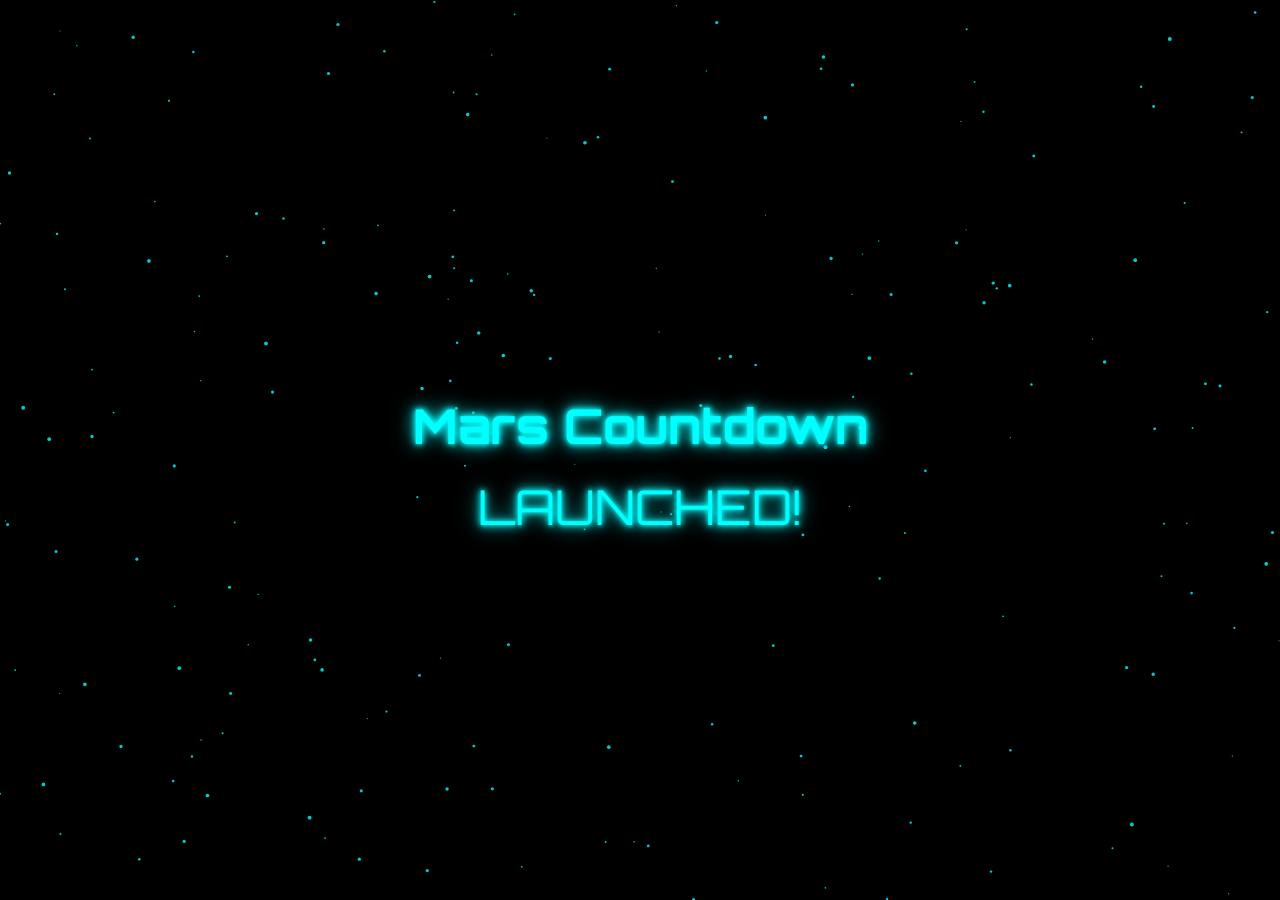
==== index.html @ 0e7c0771 "Update index.html" ====
<!DOCTYPE html>
<html lang="en">
<head>
  <meta charset="UTF-8">
  <title>Mars Countdown</title>
  <meta name="viewport" content="width=device-width, initial-scale=1.0">
  
  <!-- Importing Orbitron font from Google Fonts -->
  <link href="https://fonts.googleapis.com/css2?family=Orbitron:wght@400;700&display=swap" rel="stylesheet"> 
  
  <style>
    /* Reset default margins and paddings */
    *, *::before, *::after {
      box-sizing: border-box;
    }

    html, body {
      margin: 0;
      padding: 0;
      overflow: hidden; /* Prevent scrollbars if the starfield extends beyond window */
      width: 100%;
      height: 100%;
      font-family: 'Orbitron', sans-serif; /* A futuristic Google Font */
      background: #000; /* Black background for space */
      position: relative;
      z-index: 1; /* Ensure content is above the starfield */
    }

    body {
      display: flex;
      justify-content: center;
      align-items: center;
      height: 100vh;
      flex-direction: column;
      color: #0ff; /* Sci-fi glow color */
    }

    /* The starfield canvas */
    #starfield {
      position: fixed;
      top: 0;
      left: 0;
      width: 100%;
      height: 100%;
      z-index: -1; /* Make sure it's behind the countdown content */
    }

    h1 {
      font-size: 3rem;
      margin-bottom: 20px;
      text-shadow: 0 0 5px #0ff, 0 0 10px #0ff, 0 0 20px #0ff;
      text-align: center;
    }

    #countdown {
      font-size: 3rem;
      text-align: center;
      text-shadow: 0 0 5px #0ff, 0 0 10px #0ff, 0 0 20px #0ff;
    }
  </style>
</head>
<body>
  <!-- Starfield Canvas -->
  <canvas id="starfield"></canvas>

  <!-- Main Content -->
  <h1>Mars Countdown</h1>
  <div id="countdown">Loading...</div>

  <!-- Starfield JavaScript -->
  <script>
    // Reference to the canvas
    const canvas = document.getElementById("starfield");
    const ctx = canvas.getContext("2d");

    // Set canvas size
    let width = canvas.width = window.innerWidth;
    let height = canvas.height = window.innerHeight;

    // Handle window resize
    window.addEventListener("resize", () => {
      width = canvas.width = window.innerWidth;
      height = canvas.height = window.innerHeight;
      stars = [];
      createStars();
    });

    // Star properties
    let stars = [];
    const maxStars = 200; // Number of stars

    // Create star objects
    function createStars() {
      for (let i = 0; i < maxStars; i++) {
        stars.push({
          x: Math.random() * width,
          y: Math.random() * height,
          radius: Math.random() * 1.5 + 0.5,
          alpha: Math.random(),
          dx: (Math.random() - 0.5) * 0.3,
          dy: (Math.random() - 0.5) * 0.3
        });
      }
    }

    createStars();

    // Draw stars
    function drawStars() {
      ctx.clearRect(0, 0, width, height);
      ctx.fillStyle = "#0ff";
      ctx.globalAlpha = 0.8;

      for (let star of stars) {
        ctx.beginPath();
        ctx.arc(star.x, star.y, star.radius, 0, Math.PI * 2);
        ctx.fill();
      }
    }

    // Update star positions
    function updateStars() {
      for (let star of stars) {
        star.x += star.dx;
        star.y += star.dy;

        // Wrap around the screen
        if (star.x < 0) star.x = width;
        if (star.x > width) star.x = 0;
        if (star.y < 0) star.y = height;
        if (star.y > height) star.y = 0;
      }
    }

    // Animation loop
    function animate() {
      drawStars();
      updateStars();
      requestAnimationFrame(animate);
    }

    animate();
  </script>

  <!-- Countdown JavaScript -->
  <script>
    const launchDate = new Date('2026-12-01T10:00:00Z');
    const countdownEl = document.getElementById('countdown');

    function updateCountdown() {
      const now = new Date().getTime();
      const distance = launchDate - now;

      // Time calculations
      const days = Math.floor(distance / (1000 * 60 * 60 * 24));
      const hours = Math.floor((distance % (1000 * 60 * 60 * 24)) / (1000 * 60 * 60));
      const minutes = Math.floor((distance % (1000 * 60 * 60)) / (1000 * 60));
      const seconds = Math.floor((distance % (1000 * 60)) / 1000);

      // Display
      countdownEl.textContent = `
        ${days}d ${hours}h ${minutes}m ${seconds}s
      `;

      // If the count down is over, display something else
      if (distance < 0) {
        countdownEl.textContent = "LAUNCHED!";
      }
    }

    // Update every second
    setInterval(updateCountdown, 1000);
    updateCountdown();
  </script>
</body>
</html>
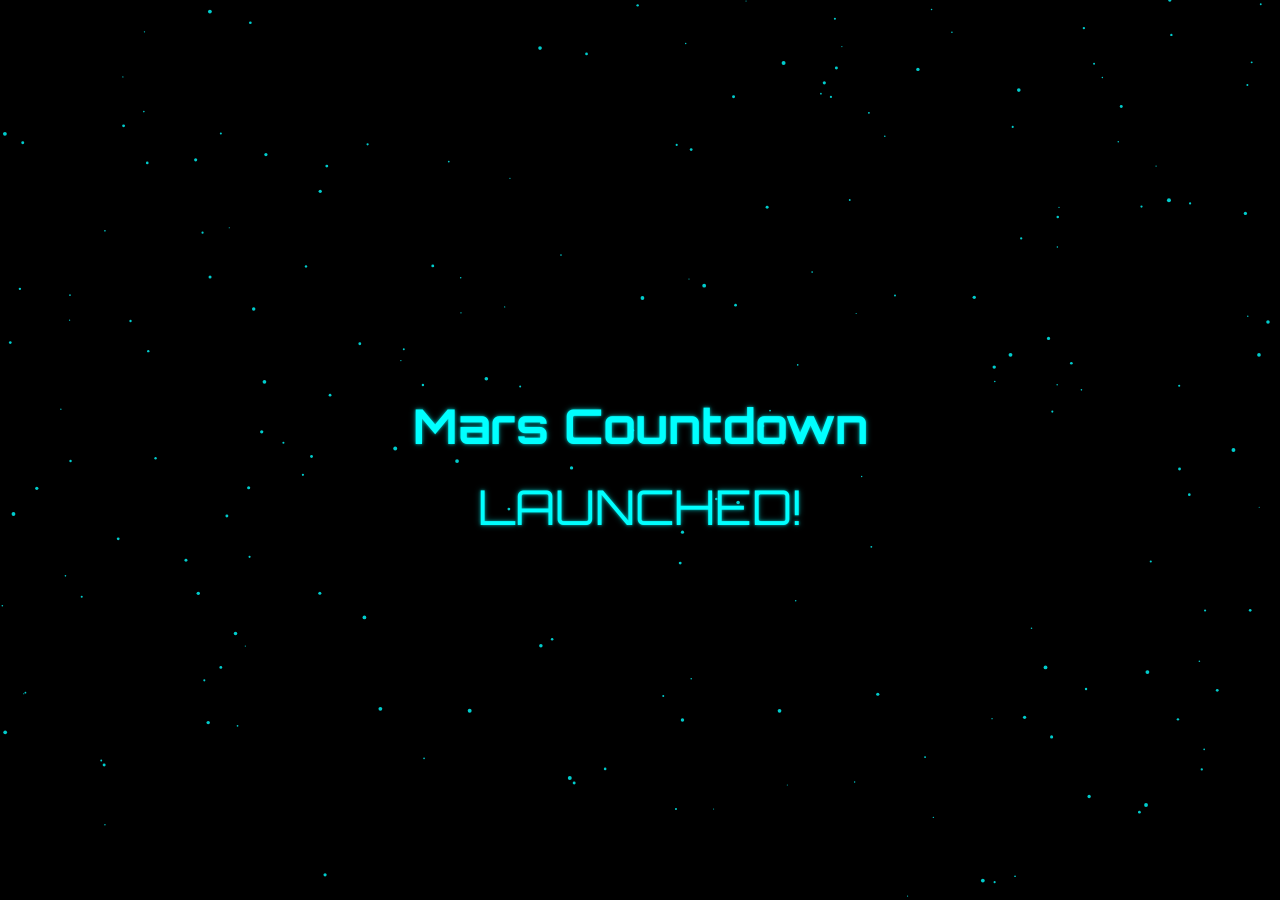
==== commit 8795ac11: "Update index.html" ====
--- a/index.html
+++ b/index.html
@@ -17,11 +17,11 @@
     html, body {
       margin: 0;
       padding: 0;
-      overflow: hidden; /* Prevent scrollbars if the starfield extends beyond window */
+      overflow: hidden; /* Prevent scrollbars */
       width: 100%;
       height: 100%;
       font-family: 'Orbitron', sans-serif; /* A futuristic Google Font */
-      background: #000; /* Black background for space */
+      background: #000; /* Fallback background */
       position: relative;
       z-index: 1; /* Ensure content is above the starfield */
     }
@@ -48,14 +48,14 @@
     h1 {
       font-size: 3rem;
       margin-bottom: 20px;
-      text-shadow: 0 0 5px #0ff, 0 0 10px #0ff, 0 0 20px #0ff;
+      text-shadow: 0 0 3px rgba(0, 255, 255, 0.6), 0 0 6px rgba(0, 255, 255, 0.4); /* Reduced glow */
       text-align: center;
     }
 
     #countdown {
       font-size: 3rem;
       text-align: center;
-      text-shadow: 0 0 5px #0ff, 0 0 10px #0ff, 0 0 20px #0ff;
+      text-shadow: 0 0 3px rgba(0, 255, 255, 0.6), 0 0 6px rgba(0, 255, 255, 0.4); /* Reduced glow */
     }
   </style>
 </head>
@@ -151,21 +151,17 @@
       const now = new Date().getTime();
       const distance = launchDate - now;
 
-      // Time calculations
+      if (distance < 0) {
+        countdownEl.textContent = "LAUNCHED!";
+        return;
+      }
+
       const days = Math.floor(distance / (1000 * 60 * 60 * 24));
       const hours = Math.floor((distance % (1000 * 60 * 60 * 24)) / (1000 * 60 * 60));
       const minutes = Math.floor((distance % (1000 * 60 * 60)) / (1000 * 60));
       const seconds = Math.floor((distance % (1000 * 60)) / 1000);
 
-      // Display
-      countdownEl.textContent = `
-        ${days}d ${hours}h ${minutes}m ${seconds}s
-      `;
-
-      // If the count down is over, display something else
-      if (distance < 0) {
-        countdownEl.textContent = "LAUNCHED!";
-      }
+      countdownEl.textContent = `${days}d ${hours}h ${minutes}m ${seconds}s`;
     }
 
     // Update every second
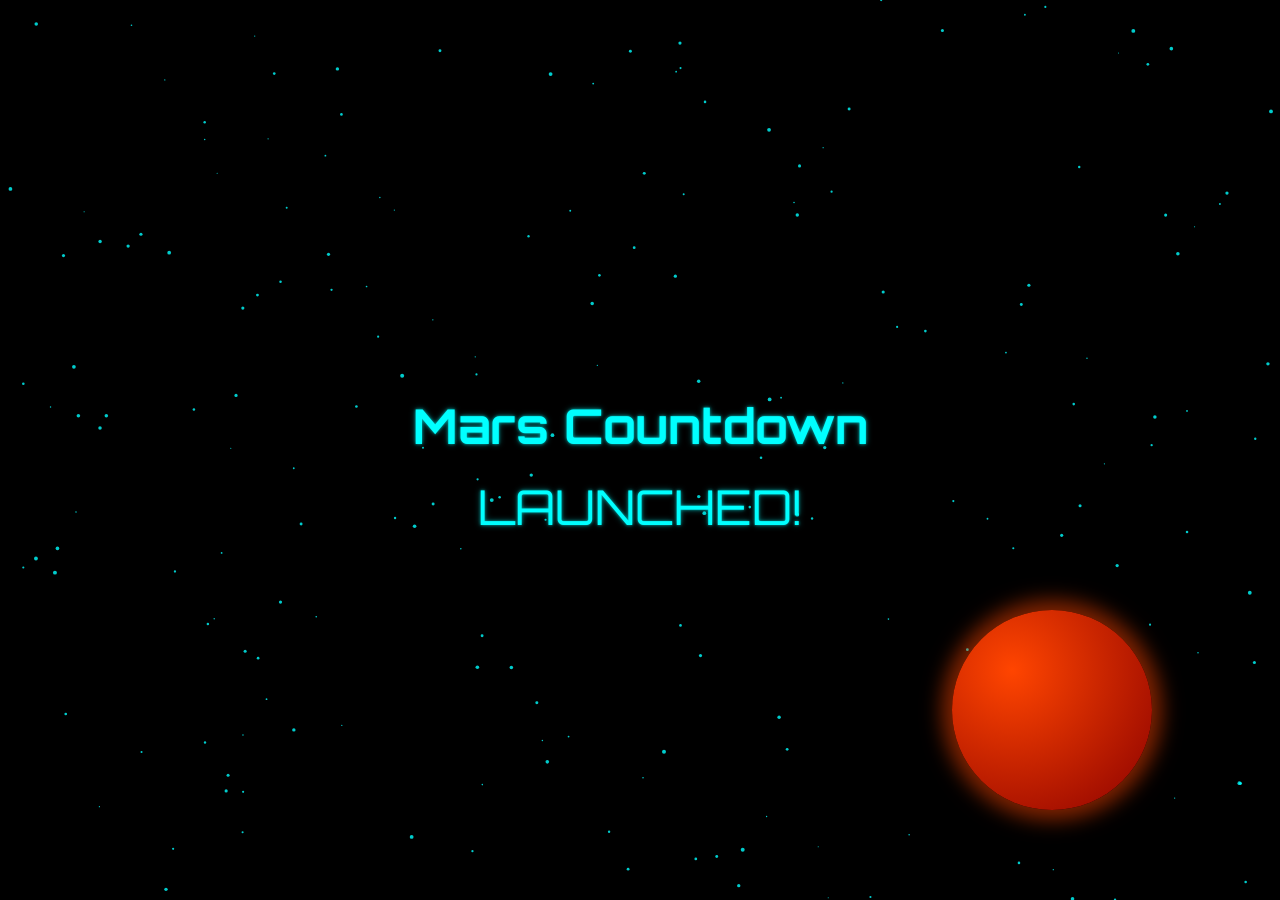
==== commit 43ffc0ce: "Update index.html" ====
--- a/index.html
+++ b/index.html
@@ -42,7 +42,31 @@
       left: 0;
       width: 100%;
       height: 100%;
-      z-index: -1; /* Make sure it's behind the countdown content */
+      z-index: -2; /* Behind both Mars and content */
+    }
+
+    /* Glowing Mars-like planet */
+    .mars {
+      position: fixed;
+      bottom: 10%;
+      right: 10%;
+      width: 200px;
+      height: 200px;
+      background: radial-gradient(circle at 30% 30%, #ff4500, #8b0000);
+      border-radius: 50%;
+      box-shadow: 0 0 20px 10px rgba(255, 69, 0, 0.5);
+      z-index: -1; /* Behind content but above the starfield */
+      animation: rotateMars 20s linear infinite;
+    }
+
+    /* Optional: Mars rotation animation */
+    @keyframes rotateMars {
+      from {
+        transform: rotate(0deg);
+      }
+      to {
+        transform: rotate(360deg);
+      }
     }
 
     h1 {
@@ -57,11 +81,49 @@
       text-align: center;
       text-shadow: 0 0 3px rgba(0, 255, 255, 0.6), 0 0 6px rgba(0, 255, 255, 0.4); /* Reduced glow */
     }
+
+    /* Responsive adjustments */
+    @media (max-width: 768px) {
+      .mars {
+        width: 150px;
+        height: 150px;
+        bottom: 5%;
+        right: 5%;
+      }
+
+      h1 {
+        font-size: 2.5rem;
+      }
+
+      #countdown {
+        font-size: 2.5rem;
+      }
+    }
+
+    @media (max-width: 480px) {
+      .mars {
+        width: 100px;
+        height: 100px;
+        bottom: 5%;
+        right: 5%;
+      }
+
+      h1 {
+        font-size: 2rem;
+      }
+
+      #countdown {
+        font-size: 2rem;
+      }
+    }
   </style>
 </head>
 <body>
   <!-- Starfield Canvas -->
   <canvas id="starfield"></canvas>
+
+  <!-- Glowing Mars-like Planet -->
+  <div class="mars"></div>
 
   <!-- Main Content -->
   <h1>Mars Countdown</h1>
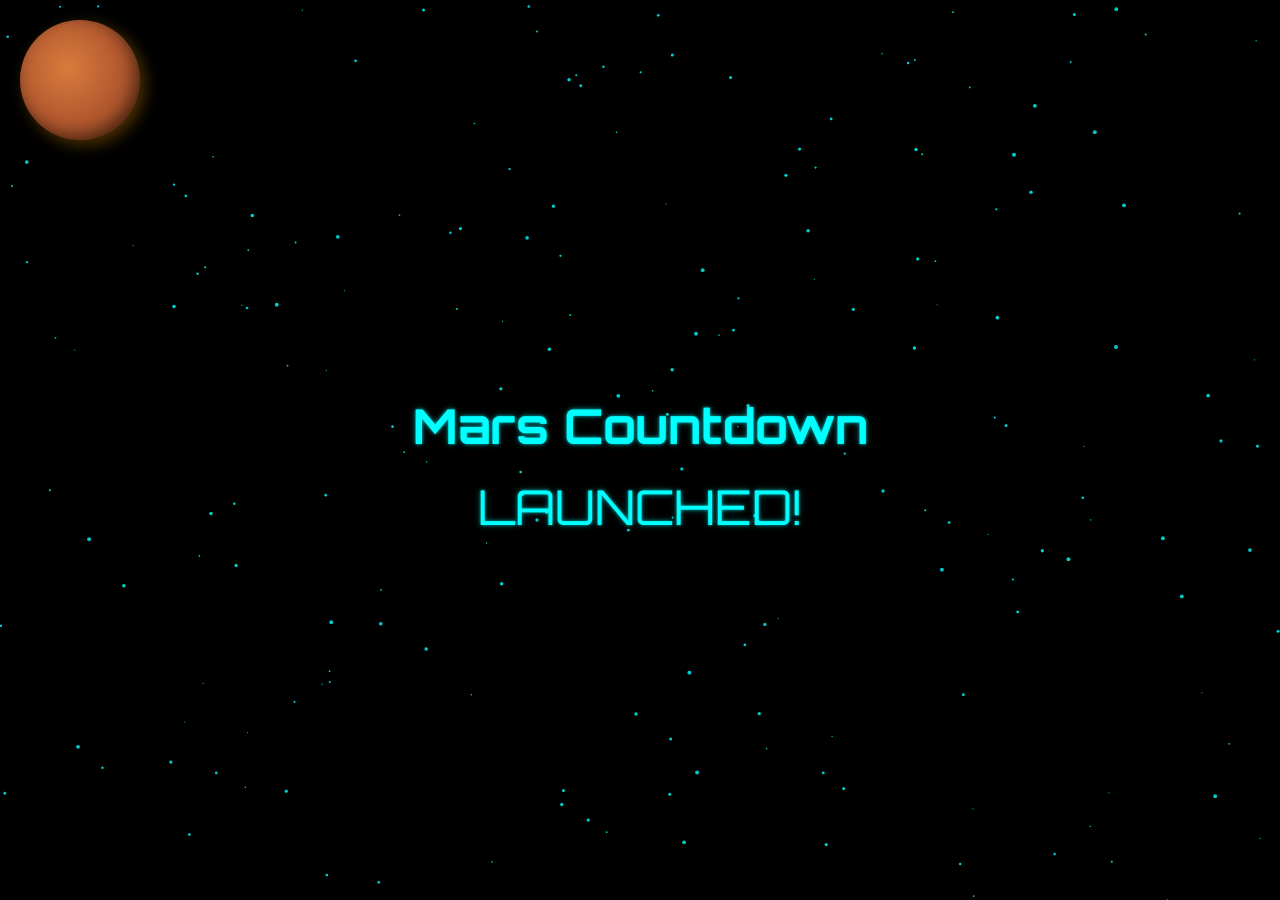
==== commit 90269467: "Update index.html" ====
--- a/index.html
+++ b/index.html
@@ -42,24 +42,24 @@
       left: 0;
       width: 100%;
       height: 100%;
-      z-index: -2; /* Behind both Mars and content */
-    }
-
-    /* Glowing Mars-like planet */
+      z-index: -1; /* Make sure it's behind the countdown content */
+    }
+
+    /* Mars Planet Styling */
     .mars {
       position: fixed;
-      bottom: 10%;
-      right: 10%;
-      width: 200px;
-      height: 200px;
-      background: radial-gradient(circle at 30% 30%, #ff4500, #8b0000);
+      top: 20px;
+      left: 20px;
+      width: 120px;
+      height: 120px;
+      background: radial-gradient(circle at 40% 40%, #d67c3c, #b55a2f, #8c4421);
       border-radius: 50%;
-      box-shadow: 0 0 20px 10px rgba(255, 69, 0, 0.5);
-      z-index: -1; /* Behind content but above the starfield */
-      animation: rotateMars 20s linear infinite;
-    }
-
-    /* Optional: Mars rotation animation */
+      box-shadow: inset -5px -5px 15px rgba(0,0,0,0.5), 5px 5px 15px rgba(255, 165, 0, 0.3);
+      z-index: 0; /* Ensure it's above the starfield but below main content */
+      animation: rotateMars 20s linear infinite; /* Optional: Slow rotation */
+    }
+
+    /* Optional Rotation Animation for Mars */
     @keyframes rotateMars {
       from {
         transform: rotate(0deg);
@@ -85,10 +85,8 @@
     /* Responsive adjustments */
     @media (max-width: 768px) {
       .mars {
-        width: 150px;
-        height: 150px;
-        bottom: 5%;
-        right: 5%;
+        width: 90px;
+        height: 90px;
       }
 
       h1 {
@@ -102,10 +100,8 @@
 
     @media (max-width: 480px) {
       .mars {
-        width: 100px;
-        height: 100px;
-        bottom: 5%;
-        right: 5%;
+        width: 70px;
+        height: 70px;
       }
 
       h1 {
@@ -122,7 +118,7 @@
   <!-- Starfield Canvas -->
   <canvas id="starfield"></canvas>
 
-  <!-- Glowing Mars-like Planet -->
+  <!-- Mars Planet -->
   <div class="mars"></div>
 
   <!-- Main Content -->
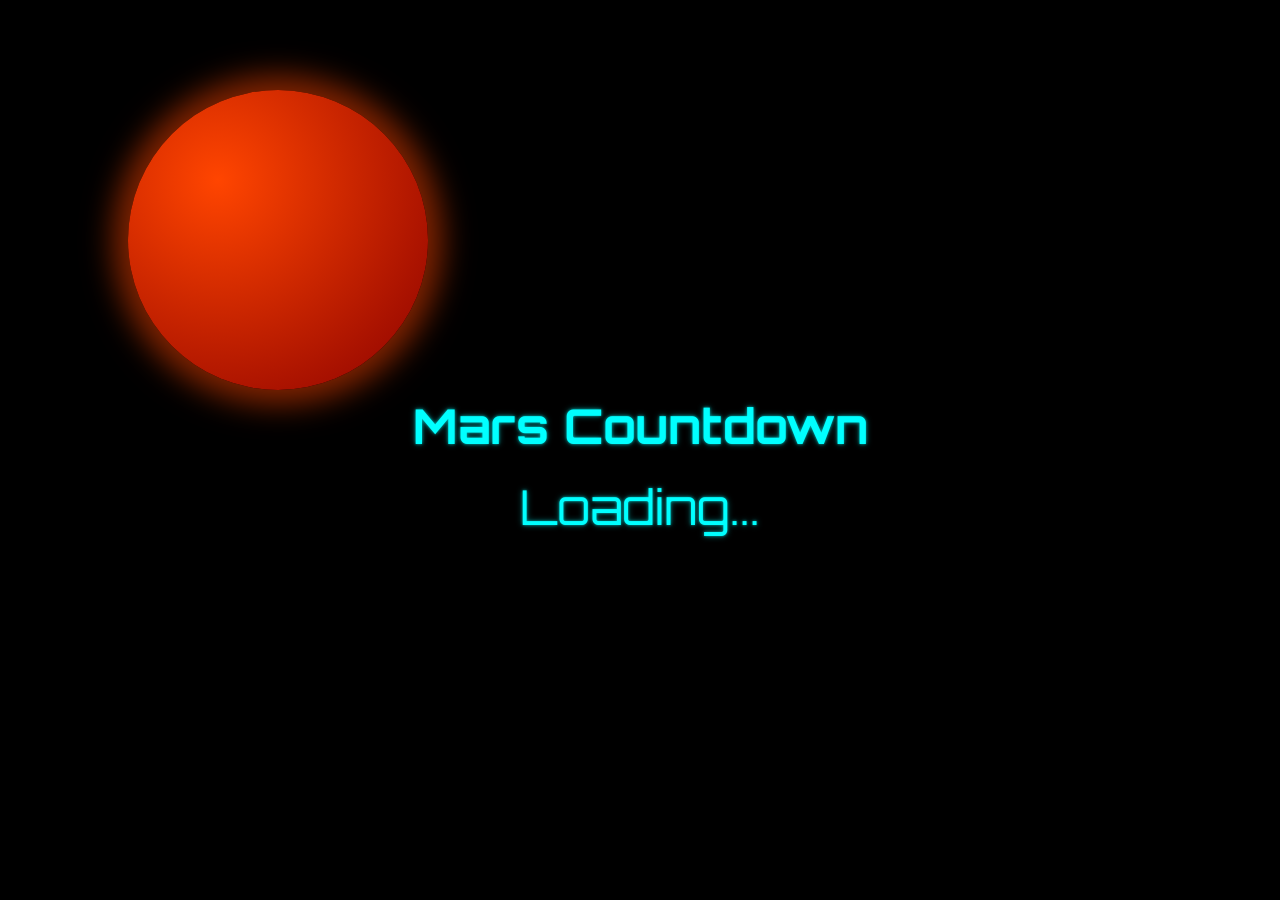
==== commit 8095eb6c: "Update index.html" ====
--- a/index.html
+++ b/index.html
@@ -42,24 +42,24 @@
       left: 0;
       width: 100%;
       height: 100%;
-      z-index: -1; /* Make sure it's behind the countdown content */
+      z-index: -2; /* Behind both Mars and content */
     }
 
-    /* Mars Planet Styling */
+    /* Glowing Mars-like planet */
     .mars {
       position: fixed;
-      top: 20px;
-      left: 20px;
-      width: 120px;
-      height: 120px;
-      background: radial-gradient(circle at 40% 40%, #d67c3c, #b55a2f, #8c4421);
+      top: 10%; /* Adjusted to place in top-left quadrant */
+      left: 10%; /* Adjusted to place in top-left quadrant */
+      width: 300px; /* Increased size */
+      height: 300px; /* Increased size */
+      background: radial-gradient(circle at 30% 30%, #ff4500, #8b0000);
       border-radius: 50%;
-      box-shadow: inset -5px -5px 15px rgba(0,0,0,0.5), 5px 5px 15px rgba(255, 165, 0, 0.3);
-      z-index: 0; /* Ensure it's above the starfield but below main content */
-      animation: rotateMars 20s linear infinite; /* Optional: Slow rotation */
+      box-shadow: 0 0 30px 15px rgba(255, 69, 0, 0.5); /* Enhanced glow */
+      z-index: -1; /* Behind content but above the starfield */
+      animation: rotateMars 25s linear infinite; /* Slower rotation */
     }
 
-    /* Optional Rotation Animation for Mars */
+    /* Mars rotation animation */
     @keyframes rotateMars {
       from {
         transform: rotate(0deg);
@@ -83,10 +83,21 @@
     }
 
     /* Responsive adjustments */
+    @media (max-width: 1024px) {
+      .mars {
+        width: 250px;
+        height: 250px;
+        top: 8%;
+        left: 8%;
+      }
+    }
+
     @media (max-width: 768px) {
       .mars {
-        width: 90px;
-        height: 90px;
+        width: 200px;
+        height: 200px;
+        top: 6%;
+        left: 6%;
       }
 
       h1 {
@@ -100,8 +111,10 @@
 
     @media (max-width: 480px) {
       .mars {
-        width: 70px;
-        height: 70px;
+        width: 150px;
+        height: 150px;
+        top: 5%;
+        left: 5%;
       }
 
       h1 {
@@ -118,7 +131,7 @@
   <!-- Starfield Canvas -->
   <canvas id="starfield"></canvas>
 
-  <!-- Mars Planet -->
+  <!-- Glowing Mars-like Planet -->
   <div class="mars"></div>
 
   <!-- Main Content -->
@@ -145,7 +158,7 @@
 
     // Star properties
     let stars = [];
-    const maxStars = 200; // Number of stars
+    const maxStars = 300; // Increased number of stars for denser background
 
     // Create star objects
     function createStars() {
@@ -155,8 +168,8 @@
           y: Math.random() * height,
           radius: Math.random() * 1.5 + 0.5,
           alpha: Math.random(),
-          dx: (Math.random() - 0.5) * 0.3,
-          dy: (Math.random() - 0.5) * 0.3
+          dx: (Math.random() - 0.5) * 0.5, // Increased movement speed slightly
+          dy: (Math.random() - 0.5) * 0.5
         });
       }
     }
@@ -179,52 +192,4 @@
     // Update star positions
     function updateStars() {
       for (let star of stars) {
-        star.x += star.dx;
-        star.y += star.dy;
-
-        // Wrap around the screen
-        if (star.x < 0) star.x = width;
-        if (star.x > width) star.x = 0;
-        if (star.y < 0) star.y = height;
-        if (star.y > height) star.y = 0;
-      }
-    }
-
-    // Animation loop
-    function animate() {
-      drawStars();
-      updateStars();
-      requestAnimationFrame(animate);
-    }
-
-    animate();
-  </script>
-
-  <!-- Countdown JavaScript -->
-  <script>
-    const launchDate = new Date('2026-12-01T10:00:00Z');
-    const countdownEl = document.getElementById('countdown');
-
-    function updateCountdown() {
-      const now = new Date().getTime();
-      const distance = launchDate - now;
-
-      if (distance < 0) {
-        countdownEl.textContent = "LAUNCHED!";
-        return;
-      }
-
-      const days = Math.floor(distance / (1000 * 60 * 60 * 24));
-      const hours = Math.floor((distance % (1000 * 60 * 60 * 24)) / (1000 * 60 * 60));
-      const minutes = Math.floor((distance % (1000 * 60 * 60)) / (1000 * 60));
-      const seconds = Math.floor((distance % (1000 * 60)) / 1000);
-
-      countdownEl.textContent = `${days}d ${hours}h ${minutes}m ${seconds}s`;
-    }
-
-    // Update every second
-    setInterval(updateCountdown, 1000);
-    updateCountdown();
-  </script>
-</body>
-</html>
+      
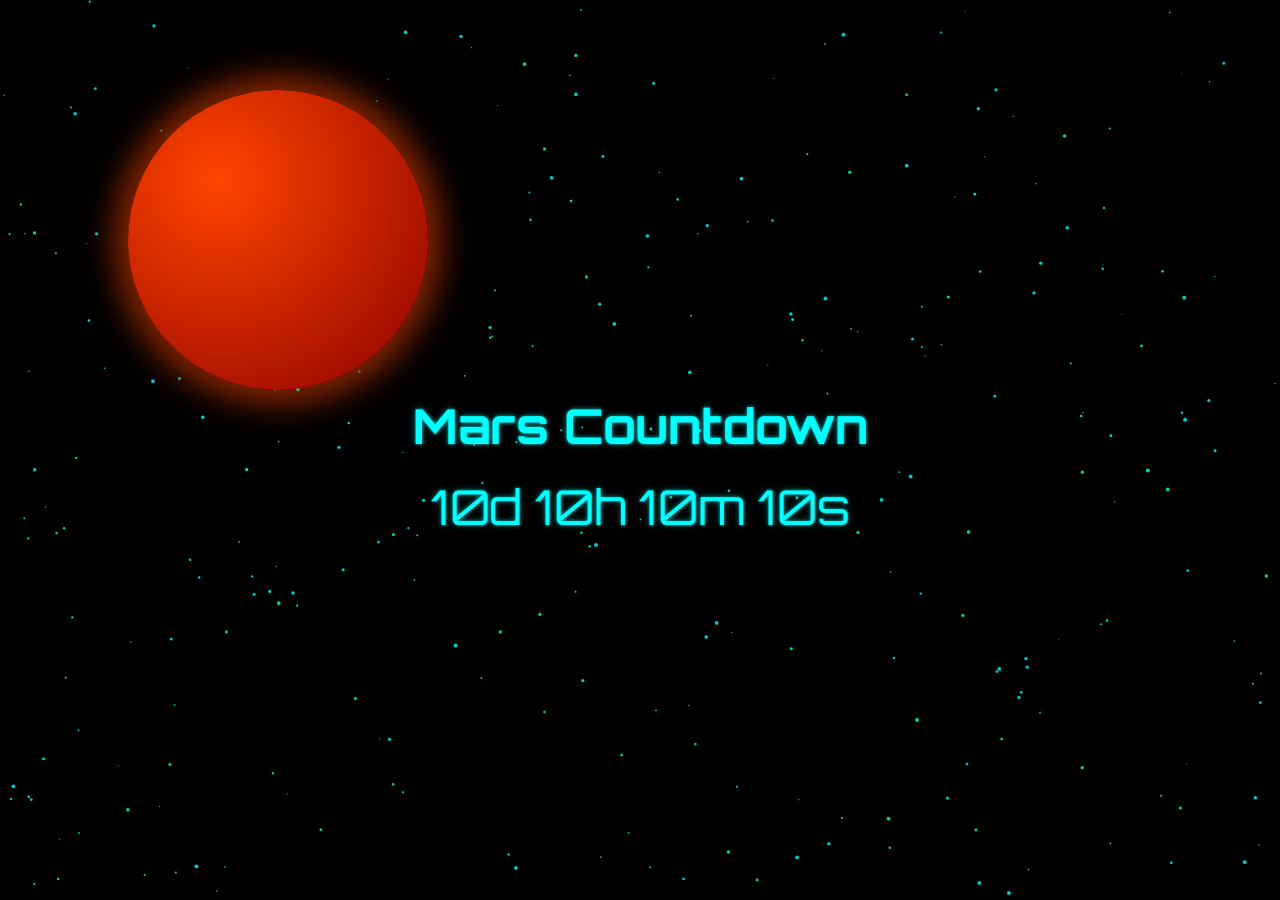
==== commit 90304617: "Update index.html" ====
--- a/index.html
+++ b/index.html
@@ -2,7 +2,7 @@
 <html lang="en">
 <head>
   <meta charset="UTF-8">
-  <title>Mars Countdown</title>
+  <title>Mars Countdown - Simplified Test</title>
   <meta name="viewport" content="width=device-width, initial-scale=1.0">
   
   <!-- Importing Orbitron font from Google Fonts -->
@@ -192,4 +192,38 @@
     // Update star positions
     function updateStars() {
       for (let star of stars) {
-      
+        star.x += star.dx;
+        star.y += star.dy;
+
+        // Wrap around the screen
+        if (star.x < 0) star.x = width;
+        if (star.x > width) star.x = 0;
+        if (star.y < 0) star.y = height;
+        if (star.y > height) star.y = 0;
+      }
+    }
+
+    // Animation loop
+    function animate() {
+      drawStars();
+      updateStars();
+      requestAnimationFrame(animate);
+    }
+
+    animate();
+  </script>
+
+  <!-- Simplified Countdown JavaScript for Testing -->
+  <script>
+    const countdownEl = document.getElementById('countdown');
+
+    function updateCountdown() {
+      countdownEl.textContent = "10d 10h 10m 10s"; // Static countdown for testing
+    }
+
+    // Update every second
+    setInterval(updateCountdown, 1000);
+    updateCountdown();
+  </script>
+</body>
+</html>
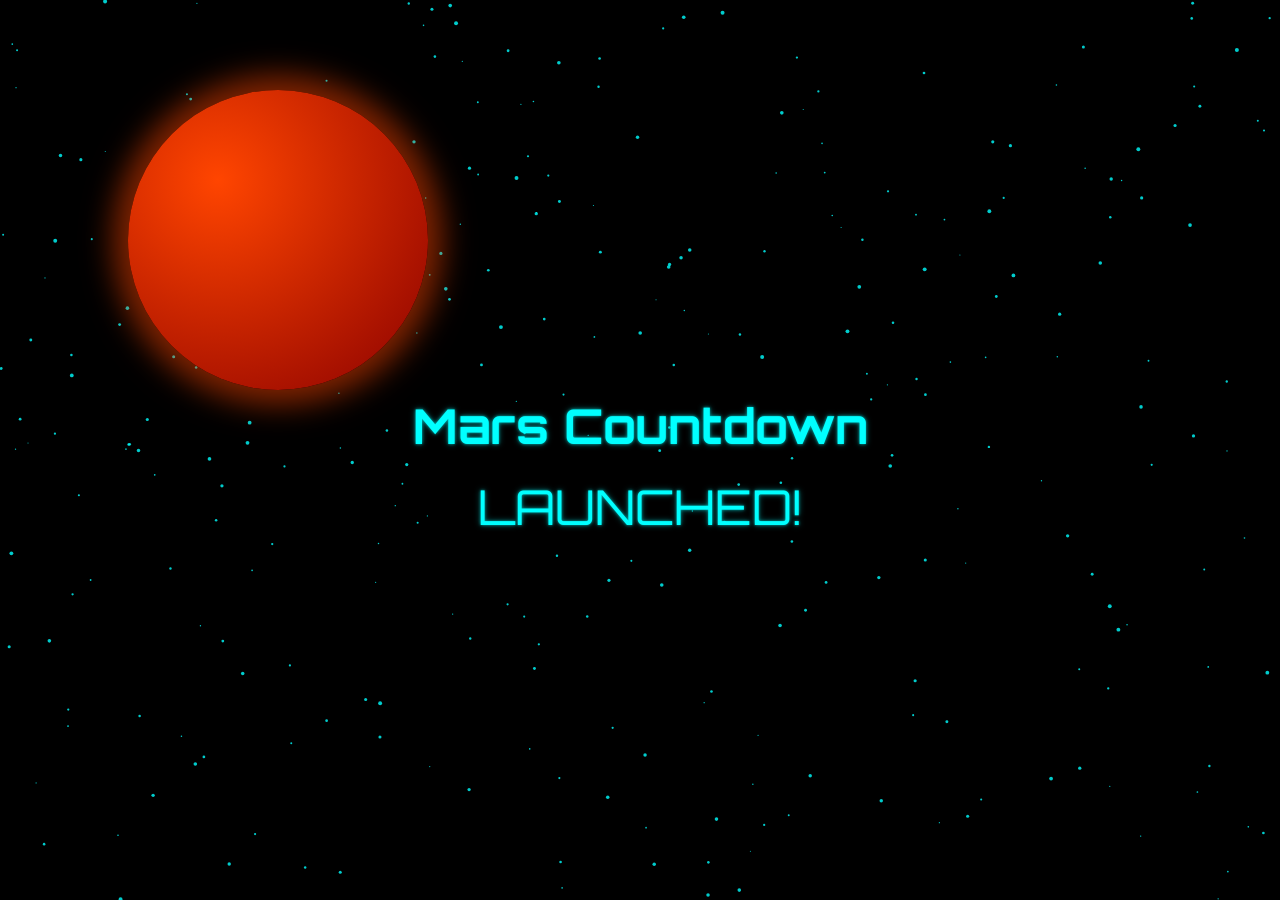
==== commit e6e0f192: "Update index.html" ====
--- a/index.html
+++ b/index.html
@@ -2,7 +2,7 @@
 <html lang="en">
 <head>
   <meta charset="UTF-8">
-  <title>Mars Countdown - Simplified Test</title>
+  <title>Mars Countdown</title>
   <meta name="viewport" content="width=device-width, initial-scale=1.0">
   
   <!-- Importing Orbitron font from Google Fonts -->
@@ -48,8 +48,8 @@
     /* Glowing Mars-like planet */
     .mars {
       position: fixed;
-      top: 10%; /* Adjusted to place in top-left quadrant */
-      left: 10%; /* Adjusted to place in top-left quadrant */
+      top: 10%; /* Placed in top-left quadrant */
+      left: 10%; /* Placed in top-left quadrant */
       width: 300px; /* Increased size */
       height: 300px; /* Increased size */
       background: radial-gradient(circle at 30% 30%, #ff4500, #8b0000);
@@ -213,16 +213,42 @@
     animate();
   </script>
 
-  <!-- Simplified Countdown JavaScript for Testing -->
+  <!-- Countdown JavaScript -->
   <script>
+    // Define the launch date using a clear and unambiguous format
+    const launchDate = new Date('December 1, 2026 00:00:00'); // December 1, 2026, at 00:00:00
+
     const countdownEl = document.getElementById('countdown');
 
+    console.log('Countdown Script Loaded');
+    console.log('Launch Date:', launchDate);
+
     function updateCountdown() {
-      countdownEl.textContent = "10d 10h 10m 10s"; // Static countdown for testing
+      const now = new Date().getTime();
+      const distance = launchDate - now;
+
+      console.log('Current Time:', new Date(now));
+      console.log('Distance (ms):', distance);
+
+      if (distance < 0) {
+        countdownEl.textContent = "LAUNCHED!";
+        console.log('Countdown Complete');
+        clearInterval(countdownInterval); // Stop the interval when launched
+        return;
+      }
+
+      const days = Math.floor(distance / (1000 * 60 * 60 * 24));
+      const hours = Math.floor((distance % (1000 * 60 * 60 * 24)) / (1000 * 60 * 60));
+      const minutes = Math.floor((distance % (1000 * 60 * 60)) / (1000 * 60));
+      const seconds = Math.floor((distance % (1000 * 60)) / 1000);
+
+      console.log(`Countdown: ${days}d ${hours}h ${minutes}m ${seconds}s`);
+
+      countdownEl.textContent = `${days}d ${hours}h ${minutes}m ${seconds}s`;
     }
 
     // Update every second
-    setInterval(updateCountdown, 1000);
+    const countdownInterval = setInterval(updateCountdown, 1000);
     updateCountdown();
   </script>
 </body>
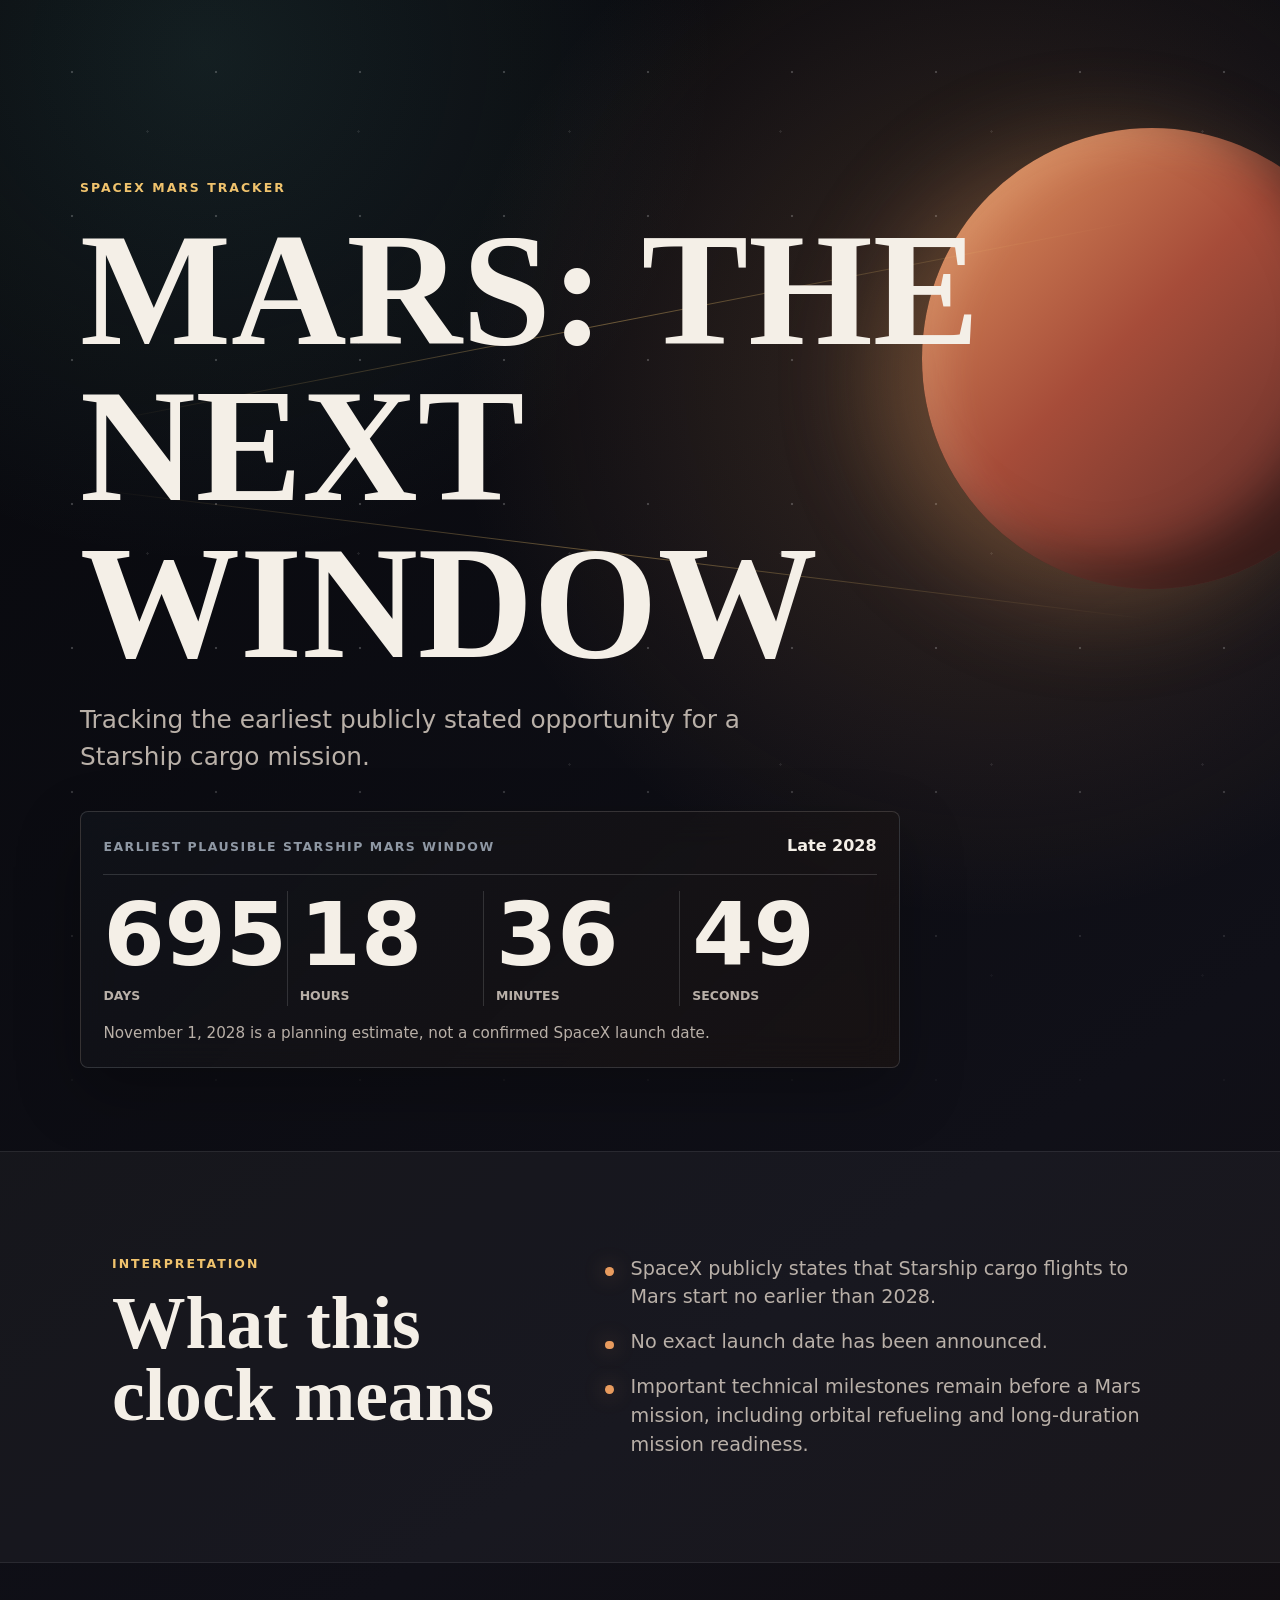
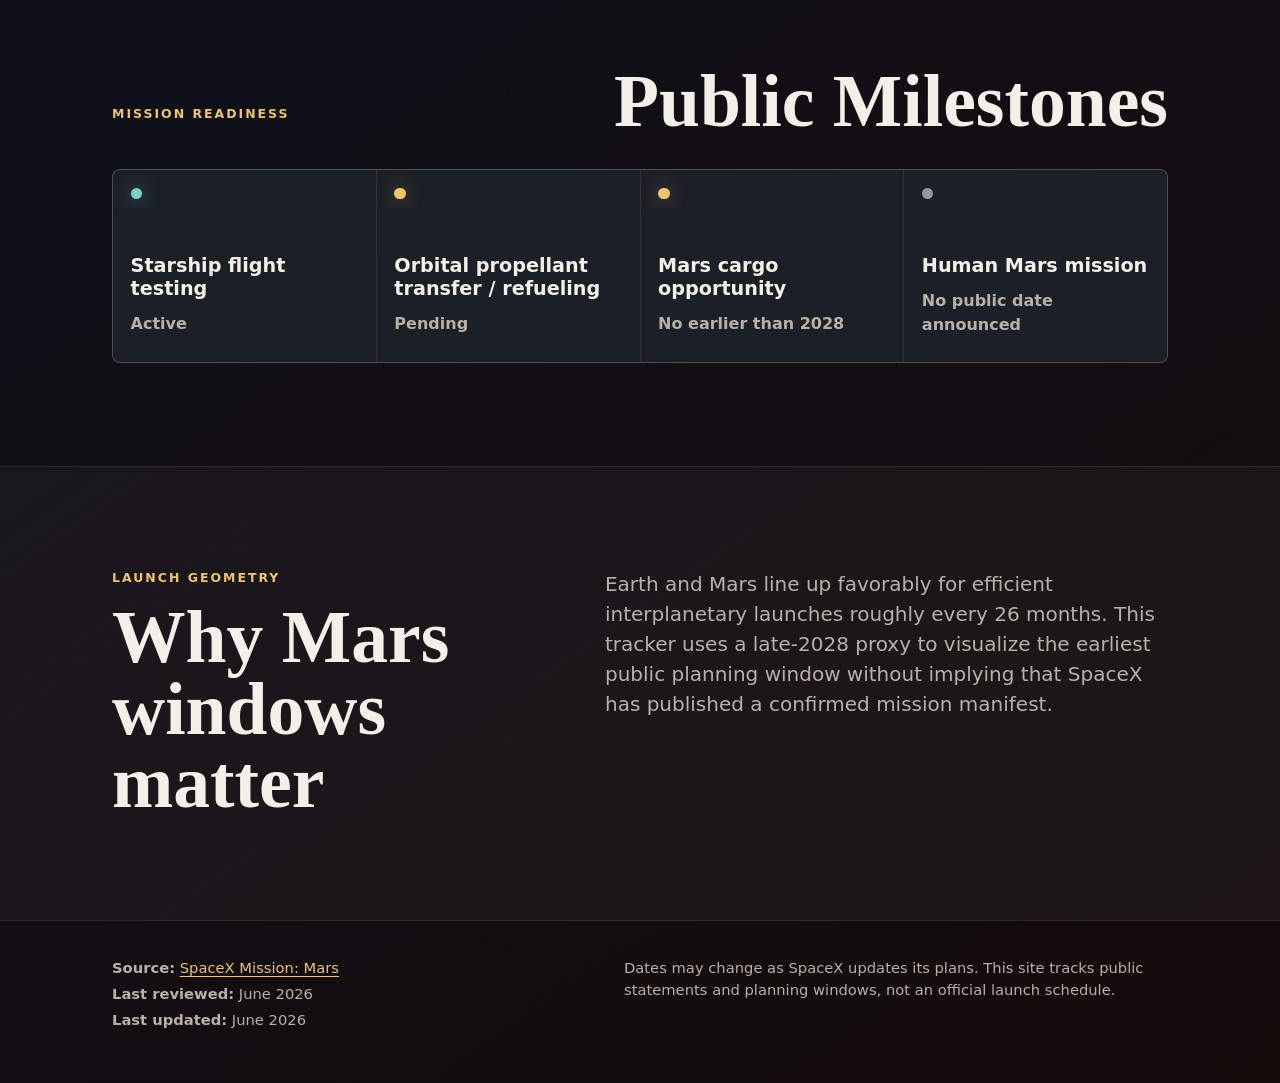
==== commit 4d2adc3b: "Build SpaceX Mars mission tracker" ====
--- a/index.html
+++ b/index.html
@@ -1,255 +1,117 @@
-<!DOCTYPE html>
-<html lang="en">
-<head>
-  <meta charset="UTF-8">
-  <title>Mars Countdown</title>
-  <meta name="viewport" content="width=device-width, initial-scale=1.0">
-  
-  <!-- Importing Orbitron font from Google Fonts -->
-  <link href="https://fonts.googleapis.com/css2?family=Orbitron:wght@400;700&display=swap" rel="stylesheet"> 
-  
-  <style>
-    /* Reset default margins and paddings */
-    *, *::before, *::after {
-      box-sizing: border-box;
-    }
-
-    html, body {
-      margin: 0;
-      padding: 0;
-      overflow: hidden; /* Prevent scrollbars */
-      width: 100%;
-      height: 100%;
-      font-family: 'Orbitron', sans-serif; /* A futuristic Google Font */
-      background: #000; /* Fallback background */
-      position: relative;
-      z-index: 1; /* Ensure content is above the starfield */
-    }
-
-    body {
-      display: flex;
-      justify-content: center;
-      align-items: center;
-      height: 100vh;
-      flex-direction: column;
-      color: #0ff; /* Sci-fi glow color */
-    }
-
-    /* The starfield canvas */
-    #starfield {
-      position: fixed;
-      top: 0;
-      left: 0;
-      width: 100%;
-      height: 100%;
-      z-index: -2; /* Behind both Mars and content */
-    }
-
-    /* Glowing Mars-like planet */
-    .mars {
-      position: fixed;
-      top: 10%; /* Placed in top-left quadrant */
-      left: 10%; /* Placed in top-left quadrant */
-      width: 300px; /* Increased size */
-      height: 300px; /* Increased size */
-      background: radial-gradient(circle at 30% 30%, #ff4500, #8b0000);
-      border-radius: 50%;
-      box-shadow: 0 0 30px 15px rgba(255, 69, 0, 0.5); /* Enhanced glow */
-      z-index: -1; /* Behind content but above the starfield */
-      animation: rotateMars 25s linear infinite; /* Slower rotation */
-    }
-
-    /* Mars rotation animation */
-    @keyframes rotateMars {
-      from {
-        transform: rotate(0deg);
-      }
-      to {
-        transform: rotate(360deg);
-      }
-    }
-
-    h1 {
-      font-size: 3rem;
-      margin-bottom: 20px;
-      text-shadow: 0 0 3px rgba(0, 255, 255, 0.6), 0 0 6px rgba(0, 255, 255, 0.4); /* Reduced glow */
-      text-align: center;
-    }
-
-    #countdown {
-      font-size: 3rem;
-      text-align: center;
-      text-shadow: 0 0 3px rgba(0, 255, 255, 0.6), 0 0 6px rgba(0, 255, 255, 0.4); /* Reduced glow */
-    }
-
-    /* Responsive adjustments */
-    @media (max-width: 1024px) {
-      .mars {
-        width: 250px;
-        height: 250px;
-        top: 8%;
-        left: 8%;
-      }
-    }
-
-    @media (max-width: 768px) {
-      .mars {
-        width: 200px;
-        height: 200px;
-        top: 6%;
-        left: 6%;
-      }
-
-      h1 {
-        font-size: 2.5rem;
-      }
-
-      #countdown {
-        font-size: 2.5rem;
-      }
-    }
-
-    @media (max-width: 480px) {
-      .mars {
-        width: 150px;
-        height: 150px;
-        top: 5%;
-        left: 5%;
-      }
-
-      h1 {
-        font-size: 2rem;
-      }
-
-      #countdown {
-        font-size: 2rem;
-      }
-    }
-  </style>
-</head>
-<body>
-  <!-- Starfield Canvas -->
-  <canvas id="starfield"></canvas>
-
-  <!-- Glowing Mars-like Planet -->
-  <div class="mars"></div>
-
-  <!-- Main Content -->
-  <h1>Mars Countdown</h1>
-  <div id="countdown">Loading...</div>
-
-  <!-- Starfield JavaScript -->
-  <script>
-    // Reference to the canvas
-    const canvas = document.getElementById("starfield");
-    const ctx = canvas.getContext("2d");
-
-    // Set canvas size
-    let width = canvas.width = window.innerWidth;
-    let height = canvas.height = window.innerHeight;
-
-    // Handle window resize
-    window.addEventListener("resize", () => {
-      width = canvas.width = window.innerWidth;
-      height = canvas.height = window.innerHeight;
-      stars = [];
-      createStars();
-    });
-
-    // Star properties
-    let stars = [];
-    const maxStars = 300; // Increased number of stars for denser background
-
-    // Create star objects
-    function createStars() {
-      for (let i = 0; i < maxStars; i++) {
-        stars.push({
-          x: Math.random() * width,
-          y: Math.random() * height,
-          radius: Math.random() * 1.5 + 0.5,
-          alpha: Math.random(),
-          dx: (Math.random() - 0.5) * 0.5, // Increased movement speed slightly
-          dy: (Math.random() - 0.5) * 0.5
-        });
-      }
-    }
-
-    createStars();
-
-    // Draw stars
-    function drawStars() {
-      ctx.clearRect(0, 0, width, height);
-      ctx.fillStyle = "#0ff";
-      ctx.globalAlpha = 0.8;
-
-      for (let star of stars) {
-        ctx.beginPath();
-        ctx.arc(star.x, star.y, star.radius, 0, Math.PI * 2);
-        ctx.fill();
-      }
-    }
-
-    // Update star positions
-    function updateStars() {
-      for (let star of stars) {
-        star.x += star.dx;
-        star.y += star.dy;
-
-        // Wrap around the screen
-        if (star.x < 0) star.x = width;
-        if (star.x > width) star.x = 0;
-        if (star.y < 0) star.y = height;
-        if (star.y > height) star.y = 0;
-      }
-    }
-
-    // Animation loop
-    function animate() {
-      drawStars();
-      updateStars();
-      requestAnimationFrame(animate);
-    }
-
-    animate();
-  </script>
-
-  <!-- Countdown JavaScript -->
-  <script>
-    // Define the launch date using a clear and unambiguous format
-    const launchDate = new Date('December 1, 2026 00:00:00'); // December 1, 2026, at 00:00:00
-
-    const countdownEl = document.getElementById('countdown');
-
-    console.log('Countdown Script Loaded');
-    console.log('Launch Date:', launchDate);
-
-    function updateCountdown() {
-      const now = new Date().getTime();
-      const distance = launchDate - now;
-
-      console.log('Current Time:', new Date(now));
-      console.log('Distance (ms):', distance);
-
-      if (distance < 0) {
-        countdownEl.textContent = "LAUNCHED!";
-        console.log('Countdown Complete');
-        clearInterval(countdownInterval); // Stop the interval when launched
-        return;
-      }
-
-      const days = Math.floor(distance / (1000 * 60 * 60 * 24));
-      const hours = Math.floor((distance % (1000 * 60 * 60 * 24)) / (1000 * 60 * 60));
-      const minutes = Math.floor((distance % (1000 * 60 * 60)) / (1000 * 60));
-      const seconds = Math.floor((distance % (1000 * 60)) / 1000);
-
-      console.log(`Countdown: ${days}d ${hours}h ${minutes}m ${seconds}s`);
-
-      countdownEl.textContent = `${days}d ${hours}h ${minutes}m ${seconds}s`;
-    }
-
-    // Update every second
-    const countdownInterval = setInterval(updateCountdown, 1000);
-    updateCountdown();
-  </script>
-</body>
-</html>
+<!doctype html>
+<html lang="en">
+  <head>
+    <meta charset="utf-8">
+    <meta name="viewport" content="width=device-width, initial-scale=1">
+    <title>MARS: THE NEXT WINDOW</title>
+    <meta
+      name="description"
+      content="Tracking the earliest publicly stated opportunity for a Starship cargo mission to Mars, using late 2028 as a planning estimate rather than a confirmed launch date."
+    >
+    <meta name="theme-color" content="#090b10">
+    <meta property="og:type" content="website">
+    <meta property="og:title" content="MARS: THE NEXT WINDOW">
+    <meta
+      property="og:description"
+      content="A factual SpaceX Mars mission tracker for the earliest publicly stated Starship cargo opportunity."
+    >
+    <meta property="og:url" content="https://marscountdown.org/">
+    <meta property="og:image" content="https://marscountdown.org/og-image.svg">
+    <meta name="twitter:card" content="summary_large_image">
+    <meta name="twitter:title" content="MARS: THE NEXT WINDOW">
+    <meta
+      name="twitter:description"
+      content="Tracking the earliest publicly stated opportunity for a Starship cargo mission."
+    >
+    <meta name="twitter:image" content="https://marscountdown.org/og-image.svg">
+    <link rel="icon" href="/favicon.svg" type="image/svg+xml">
+    <link rel="stylesheet" href="/styles.css">
+    <script src="/app.js" defer></script>
+  </head>
+  <body>
+    <a class="skip-link" href="#main">Skip to content</a>
+
+    <main id="main">
+      <section class="hero" aria-labelledby="hero-title">
+        <div class="orbital-field" aria-hidden="true">
+          <span class="mars-disc"></span>
+          <span class="window-line window-line-one"></span>
+          <span class="window-line window-line-two"></span>
+        </div>
+
+        <div class="hero-content">
+          <p class="eyebrow">SpaceX Mars Tracker</p>
+          <h1 id="hero-title">MARS: THE NEXT WINDOW</h1>
+          <p class="subtitle">Tracking the earliest publicly stated opportunity for a Starship cargo mission.</p>
+
+          <section class="countdown-panel" aria-labelledby="countdown-label">
+            <div class="countdown-heading">
+              <p id="countdown-label">EARLIEST PLAUSIBLE STARSHIP MARS WINDOW</p>
+              <p class="target-display" data-content="targetDisplay">Late 2028</p>
+            </div>
+
+            <div class="countdown-grid" aria-live="polite" aria-label="Countdown to late 2028 planning estimate">
+              <div>
+                <strong data-countdown="days">000</strong>
+                <span>Days</span>
+              </div>
+              <div>
+                <strong data-countdown="hours">00</strong>
+                <span>Hours</span>
+              </div>
+              <div>
+                <strong data-countdown="minutes">00</strong>
+                <span>Minutes</span>
+              </div>
+              <div>
+                <strong data-countdown="seconds">00</strong>
+                <span>Seconds</span>
+              </div>
+            </div>
+
+            <p class="clock-status" data-content="clockStatus">
+              November 1, 2028 is a planning estimate, not a confirmed SpaceX launch date.
+            </p>
+          </section>
+        </div>
+      </section>
+
+      <section class="section-band" aria-labelledby="meaning-title">
+        <div class="section-inner two-column">
+          <div>
+            <p class="eyebrow">Interpretation</p>
+            <h2 id="meaning-title">What this clock means</h2>
+          </div>
+          <ul class="fact-list" data-list="clockMeaning"></ul>
+        </div>
+      </section>
+
+      <section class="section-inner readiness" aria-labelledby="readiness-title">
+        <div class="section-header">
+          <p class="eyebrow">Mission Readiness</p>
+          <h2 id="readiness-title">Public Milestones</h2>
+        </div>
+        <div class="timeline" data-list="missionStatus"></div>
+      </section>
+
+      <section class="section-band compact-explainer" aria-labelledby="windows-title">
+        <div class="section-inner two-column">
+          <div>
+            <p class="eyebrow">Launch Geometry</p>
+            <h2 id="windows-title">Why Mars windows matter</h2>
+          </div>
+          <p data-content="windowsExplainer"></p>
+        </div>
+      </section>
+    </main>
+
+    <footer class="site-footer">
+      <div>
+        <p><strong>Source:</strong> <a href="https://www.spacex.com/humanspaceflight/mars" rel="noopener">SpaceX Mission: Mars</a></p>
+        <p><strong>Last reviewed:</strong> <span data-content="lastReviewed">June 2026</span></p>
+        <p><strong>Last updated:</strong> <span data-content="lastUpdated">June 2026</span></p>
+      </div>
+      <p data-content="footerDisclaimer">Dates may change as SpaceX updates its plans.</p>
+    </footer>
+  </body>
+</html>
--- a/styles.css
+++ b/styles.css
@@ -0,0 +1,484 @@
+:root {
+  color-scheme: dark;
+  --bg: #07080c;
+  --panel: rgba(16, 19, 26, 0.72);
+  --panel-strong: rgba(25, 29, 37, 0.9);
+  --text: #f4efe7;
+  --muted: #b9b0a8;
+  --quiet: #8f98a4;
+  --line: rgba(255, 255, 255, 0.14);
+  --copper: #e89b5e;
+  --ember: #c85f42;
+  --gold: #f0c36d;
+  --teal: #75d1c3;
+  --max: 1120px;
+  font-family: Inter, ui-sans-serif, system-ui, -apple-system, BlinkMacSystemFont, "Segoe UI", sans-serif;
+}
+
+* {
+  box-sizing: border-box;
+}
+
+html {
+  background: var(--bg);
+  scroll-behavior: smooth;
+}
+
+body {
+  min-width: 320px;
+  margin: 0;
+  color: var(--text);
+  background:
+    radial-gradient(circle at 78% 14%, rgba(232, 155, 94, 0.2), transparent 34rem),
+    radial-gradient(circle at 16% 2%, rgba(117, 209, 195, 0.11), transparent 32rem),
+    linear-gradient(145deg, #07080c 0%, #101018 52%, #150c0a 100%);
+  line-height: 1.5;
+}
+
+a {
+  color: var(--gold);
+  text-underline-offset: 0.22em;
+}
+
+a:focus-visible,
+button:focus-visible {
+  outline: 3px solid var(--teal);
+  outline-offset: 4px;
+}
+
+.skip-link {
+  position: fixed;
+  top: 1rem;
+  left: 1rem;
+  z-index: 20;
+  transform: translateY(-180%);
+  border-radius: 4px;
+  padding: 0.7rem 0.9rem;
+  background: var(--text);
+  color: var(--bg);
+  font-weight: 700;
+}
+
+.skip-link:focus {
+  transform: translateY(0);
+}
+
+.hero {
+  position: relative;
+  isolation: isolate;
+  min-height: 92svh;
+  display: grid;
+  align-items: end;
+  overflow: hidden;
+  padding: clamp(2rem, 4vw, 4rem);
+}
+
+.orbital-field {
+  position: absolute;
+  inset: 0;
+  z-index: -1;
+  overflow: hidden;
+}
+
+.orbital-field::before {
+  content: "";
+  position: absolute;
+  inset: 0;
+  background-image:
+    radial-gradient(circle, rgba(255, 255, 255, 0.72) 0 1px, transparent 1.6px),
+    radial-gradient(circle, rgba(255, 255, 255, 0.32) 0 1px, transparent 1.4px);
+  background-position: 0 0, 42px 26px;
+  background-size: 144px 144px, 211px 211px;
+  mask-image: linear-gradient(to bottom, black 0%, black 62%, transparent 100%);
+  opacity: 0.28;
+}
+
+.mars-disc {
+  position: absolute;
+  right: max(-12rem, -8vw);
+  top: clamp(4rem, 10vw, 9rem);
+  width: clamp(16rem, 36vw, 33rem);
+  aspect-ratio: 1;
+  border-radius: 50%;
+  background:
+    radial-gradient(circle at 36% 32%, rgba(255, 221, 154, 0.38), transparent 0 11%, rgba(255, 221, 154, 0) 18%),
+    radial-gradient(circle at 64% 68%, rgba(91, 38, 35, 0.44), transparent 0 18%, rgba(91, 38, 35, 0) 30%),
+    linear-gradient(135deg, #e59b63 0%, #a64c39 45%, #4b2425 100%);
+  box-shadow:
+    -3rem 1rem 6rem rgba(232, 155, 94, 0.27),
+    inset -3rem -1.8rem 3rem rgba(15, 9, 9, 0.52),
+    inset 1.2rem 0.8rem 2.5rem rgba(255, 236, 196, 0.14);
+}
+
+.window-line {
+  position: absolute;
+  left: 6vw;
+  right: 10vw;
+  height: 1px;
+  background: linear-gradient(90deg, transparent, rgba(240, 195, 109, 0.55), transparent);
+  transform-origin: center;
+  opacity: 0.7;
+}
+
+.window-line-one {
+  top: 28%;
+  transform: rotate(-11deg);
+}
+
+.window-line-two {
+  top: 48%;
+  transform: rotate(7deg);
+}
+
+.hero-content,
+.section-inner,
+.site-footer {
+  width: min(100%, var(--max));
+  margin-inline: auto;
+}
+
+.hero-content {
+  padding-block: 8rem 2rem;
+}
+
+.eyebrow {
+  margin: 0 0 0.85rem;
+  color: var(--gold);
+  font-size: 0.78rem;
+  font-weight: 800;
+  letter-spacing: 0.16em;
+  text-transform: uppercase;
+}
+
+h1,
+h2,
+h3,
+p {
+  overflow-wrap: anywhere;
+}
+
+h1,
+h2,
+h3 {
+  margin: 0;
+  line-height: 0.98;
+}
+
+h1 {
+  max-width: 9.2em;
+  font-family: Georgia, "Times New Roman", serif;
+  font-size: clamp(3.8rem, 14vw, 10rem);
+  font-weight: 700;
+}
+
+.subtitle {
+  max-width: 44rem;
+  margin: 1.2rem 0 2.2rem;
+  color: var(--muted);
+  font-size: clamp(1.05rem, 2.5vw, 1.55rem);
+}
+
+.countdown-panel {
+  max-width: 820px;
+  border: 1px solid var(--line);
+  border-radius: 8px;
+  padding: clamp(1rem, 2.6vw, 1.4rem);
+  background: linear-gradient(135deg, rgba(16, 19, 26, 0.82), rgba(28, 20, 18, 0.64));
+  box-shadow: 0 1.5rem 4rem rgba(0, 0, 0, 0.28);
+  backdrop-filter: blur(18px);
+}
+
+.countdown-heading {
+  display: flex;
+  justify-content: space-between;
+  gap: 1rem;
+  align-items: baseline;
+  border-bottom: 1px solid var(--line);
+  padding-bottom: 1rem;
+}
+
+.countdown-heading p {
+  margin: 0;
+}
+
+#countdown-label {
+  color: var(--quiet);
+  font-size: 0.78rem;
+  font-weight: 800;
+  letter-spacing: 0.12em;
+}
+
+.target-display {
+  color: var(--text);
+  font-weight: 800;
+  white-space: nowrap;
+}
+
+.countdown-grid {
+  display: grid;
+  grid-template-columns: repeat(4, minmax(0, 1fr));
+  gap: 0.75rem;
+  margin-top: 1rem;
+}
+
+.countdown-grid div {
+  min-width: 0;
+  border-right: 1px solid var(--line);
+  padding-right: 0.75rem;
+}
+
+.countdown-grid div:last-child {
+  border-right: 0;
+  padding-right: 0;
+}
+
+.countdown-grid strong {
+  display: block;
+  font-size: clamp(2rem, 8vw, 5.5rem);
+  line-height: 1;
+  font-variant-numeric: tabular-nums;
+  letter-spacing: 0;
+}
+
+.countdown-grid span {
+  display: block;
+  margin-top: 0.5rem;
+  color: var(--muted);
+  font-size: 0.78rem;
+  font-weight: 800;
+  text-transform: uppercase;
+}
+
+.clock-status {
+  margin: 1rem 0 0;
+  color: var(--muted);
+  font-size: 0.95rem;
+}
+
+.section-band {
+  border-block: 1px solid rgba(255, 255, 255, 0.08);
+  background: rgba(255, 255, 255, 0.035);
+}
+
+.section-inner {
+  padding: clamp(3.5rem, 8vw, 6.5rem) clamp(1.2rem, 4vw, 2rem);
+}
+
+.two-column {
+  display: grid;
+  grid-template-columns: minmax(0, 0.85fr) minmax(0, 1.15fr);
+  gap: clamp(2rem, 6vw, 5rem);
+  align-items: start;
+}
+
+h2 {
+  max-width: 12em;
+  font-family: Georgia, "Times New Roman", serif;
+  font-size: clamp(2.25rem, 6vw, 4.6rem);
+}
+
+.fact-list {
+  display: grid;
+  gap: 1rem;
+  padding: 0;
+  margin: 0;
+  list-style: none;
+  color: var(--muted);
+  font-size: clamp(1rem, 2vw, 1.2rem);
+}
+
+.fact-list li {
+  position: relative;
+  padding-left: 1.6rem;
+}
+
+.fact-list li::before {
+  content: "";
+  position: absolute;
+  top: 0.65em;
+  left: 0;
+  width: 0.55rem;
+  aspect-ratio: 1;
+  border-radius: 50%;
+  background: var(--copper);
+  box-shadow: 0 0 1.3rem rgba(232, 155, 94, 0.45);
+}
+
+.section-header {
+  display: flex;
+  justify-content: space-between;
+  gap: 1.5rem;
+  align-items: end;
+  margin-bottom: 2rem;
+}
+
+.timeline {
+  display: grid;
+  grid-template-columns: repeat(4, minmax(0, 1fr));
+  gap: 1px;
+  overflow: hidden;
+  border: 1px solid var(--line);
+  border-radius: 8px;
+  background: var(--line);
+}
+
+.timeline-item {
+  position: relative;
+  min-height: 12rem;
+  padding: 1.1rem;
+  background: var(--panel-strong);
+}
+
+.status-dot {
+  display: block;
+  width: 0.72rem;
+  aspect-ratio: 1;
+  border-radius: 50%;
+  margin-bottom: 3.4rem;
+  background: var(--quiet);
+}
+
+.timeline-item[data-tone="active"] .status-dot {
+  background: var(--teal);
+  box-shadow: 0 0 1.2rem rgba(117, 209, 195, 0.6);
+}
+
+.timeline-item[data-tone="pending"] .status-dot,
+.timeline-item[data-tone="watch"] .status-dot {
+  background: var(--gold);
+  box-shadow: 0 0 1.2rem rgba(240, 195, 109, 0.44);
+}
+
+.timeline-item h3 {
+  font-size: clamp(1rem, 2vw, 1.2rem);
+  line-height: 1.2;
+}
+
+.timeline-item p {
+  margin: 0.75rem 0 0;
+  color: var(--muted);
+  font-weight: 700;
+}
+
+.compact-explainer p[data-content] {
+  margin: 0;
+  color: var(--muted);
+  font-size: clamp(1rem, 2vw, 1.25rem);
+}
+
+.site-footer {
+  display: flex;
+  justify-content: space-between;
+  gap: 1.5rem;
+  padding: 2rem clamp(1.2rem, 4vw, 2rem) 3rem;
+  color: var(--muted);
+  font-size: 0.92rem;
+}
+
+.site-footer p {
+  margin: 0.25rem 0;
+}
+
+.site-footer > p {
+  max-width: 34rem;
+}
+
+@media (prefers-reduced-motion: no-preference) {
+  .mars-disc {
+    animation: drift 18s ease-in-out infinite alternate;
+  }
+
+  .window-line-one {
+    animation: pulse-line 7s ease-in-out infinite alternate;
+  }
+
+  .window-line-two {
+    animation: pulse-line 8s ease-in-out 1s infinite alternate;
+  }
+}
+
+@keyframes drift {
+  from {
+    transform: translate3d(0, 0, 0) scale(1);
+  }
+
+  to {
+    transform: translate3d(-1.2rem, 0.8rem, 0) scale(1.02);
+  }
+}
+
+@keyframes pulse-line {
+  from {
+    opacity: 0.34;
+  }
+
+  to {
+    opacity: 0.82;
+  }
+}
+
+@media (max-width: 820px) {
+  .hero {
+    min-height: auto;
+    padding: 1rem;
+  }
+
+  .hero-content {
+    padding-block: 14rem 1rem;
+  }
+
+  .mars-disc {
+    right: -8rem;
+    top: 2rem;
+  }
+
+  .countdown-heading,
+  .section-header,
+  .site-footer {
+    display: block;
+  }
+
+  .target-display {
+    margin-top: 0.4rem;
+  }
+
+  .two-column {
+    grid-template-columns: 1fr;
+  }
+
+  .timeline {
+    grid-template-columns: 1fr 1fr;
+  }
+
+  .site-footer > p {
+    margin-top: 1rem;
+  }
+}
+
+@media (max-width: 560px) {
+  .countdown-grid {
+    grid-template-columns: repeat(2, minmax(0, 1fr));
+  }
+
+  .countdown-grid div:nth-child(2) {
+    border-right: 0;
+    padding-right: 0;
+  }
+
+  .countdown-grid div:nth-child(n + 3) {
+    border-top: 1px solid var(--line);
+    padding-top: 0.75rem;
+  }
+
+  .timeline {
+    grid-template-columns: 1fr;
+  }
+
+  .timeline-item {
+    min-height: 10rem;
+  }
+
+  .status-dot {
+    margin-bottom: 2rem;
+  }
+}
